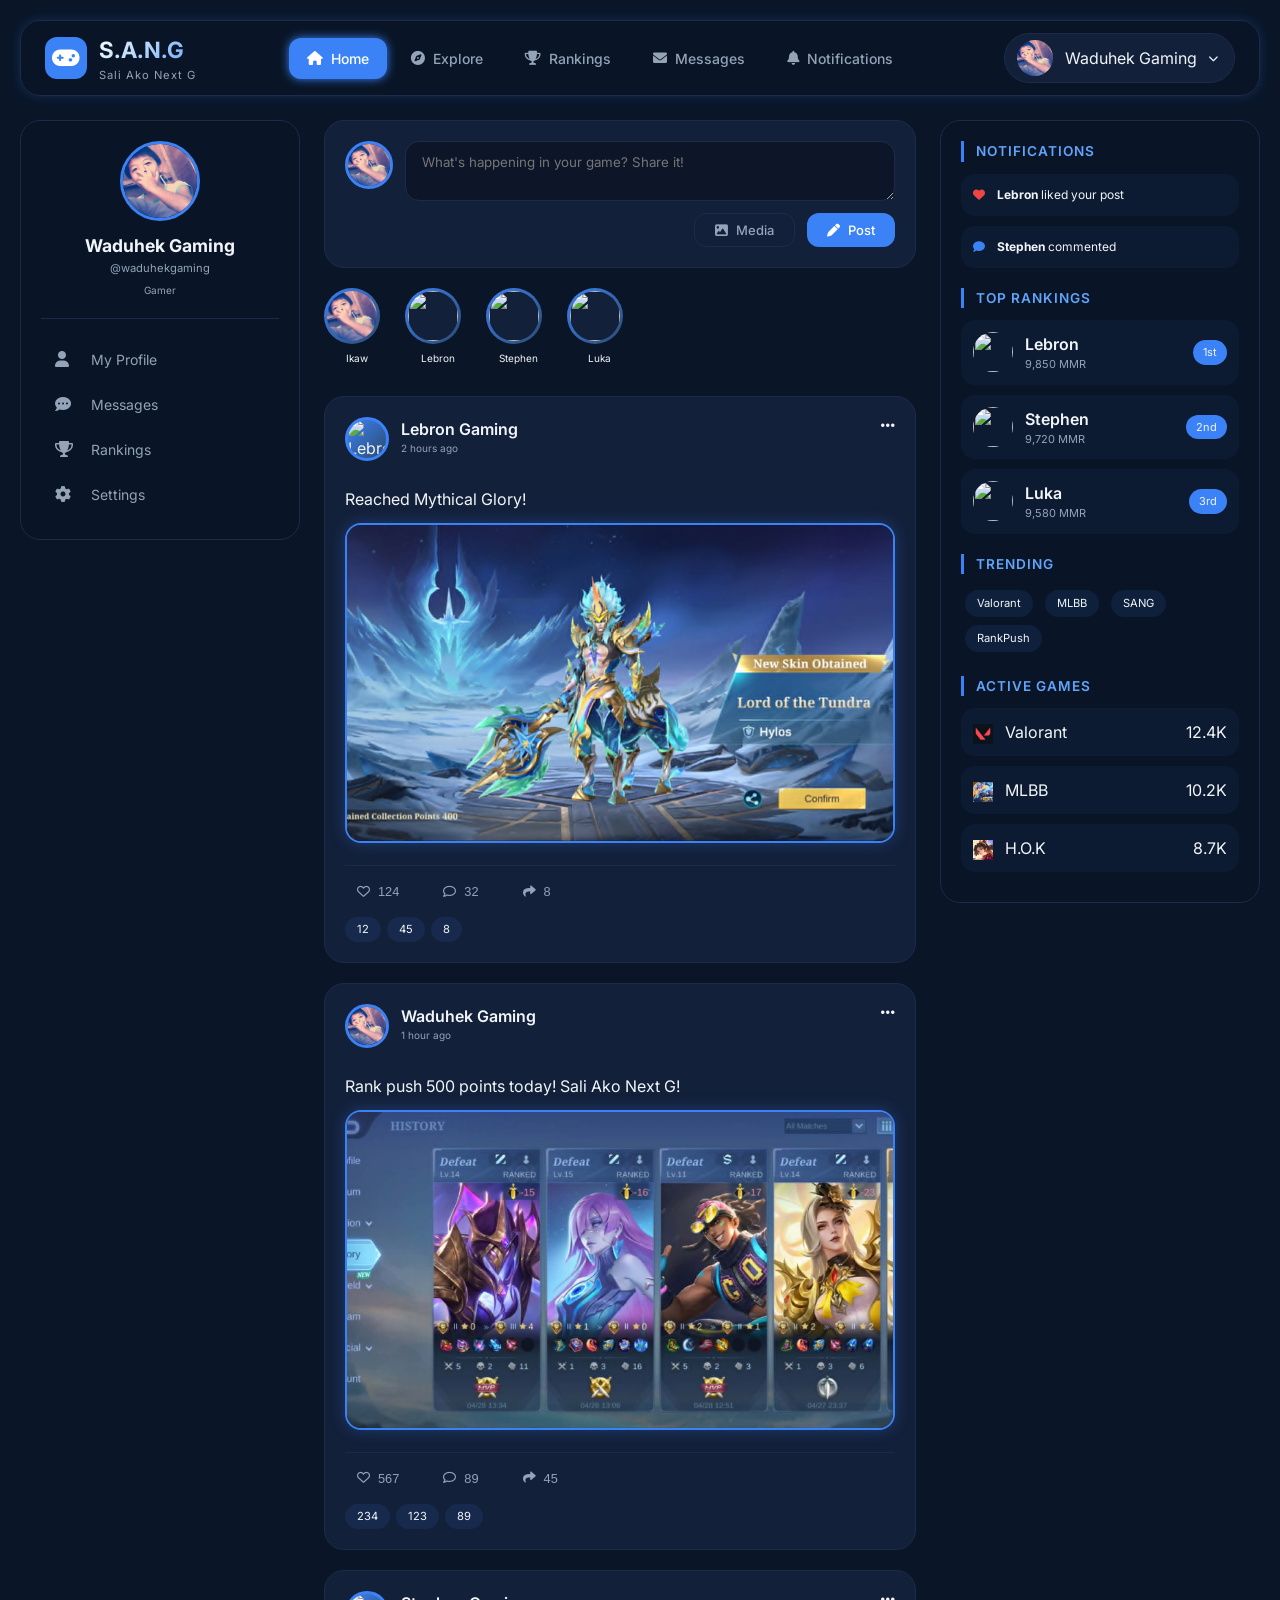
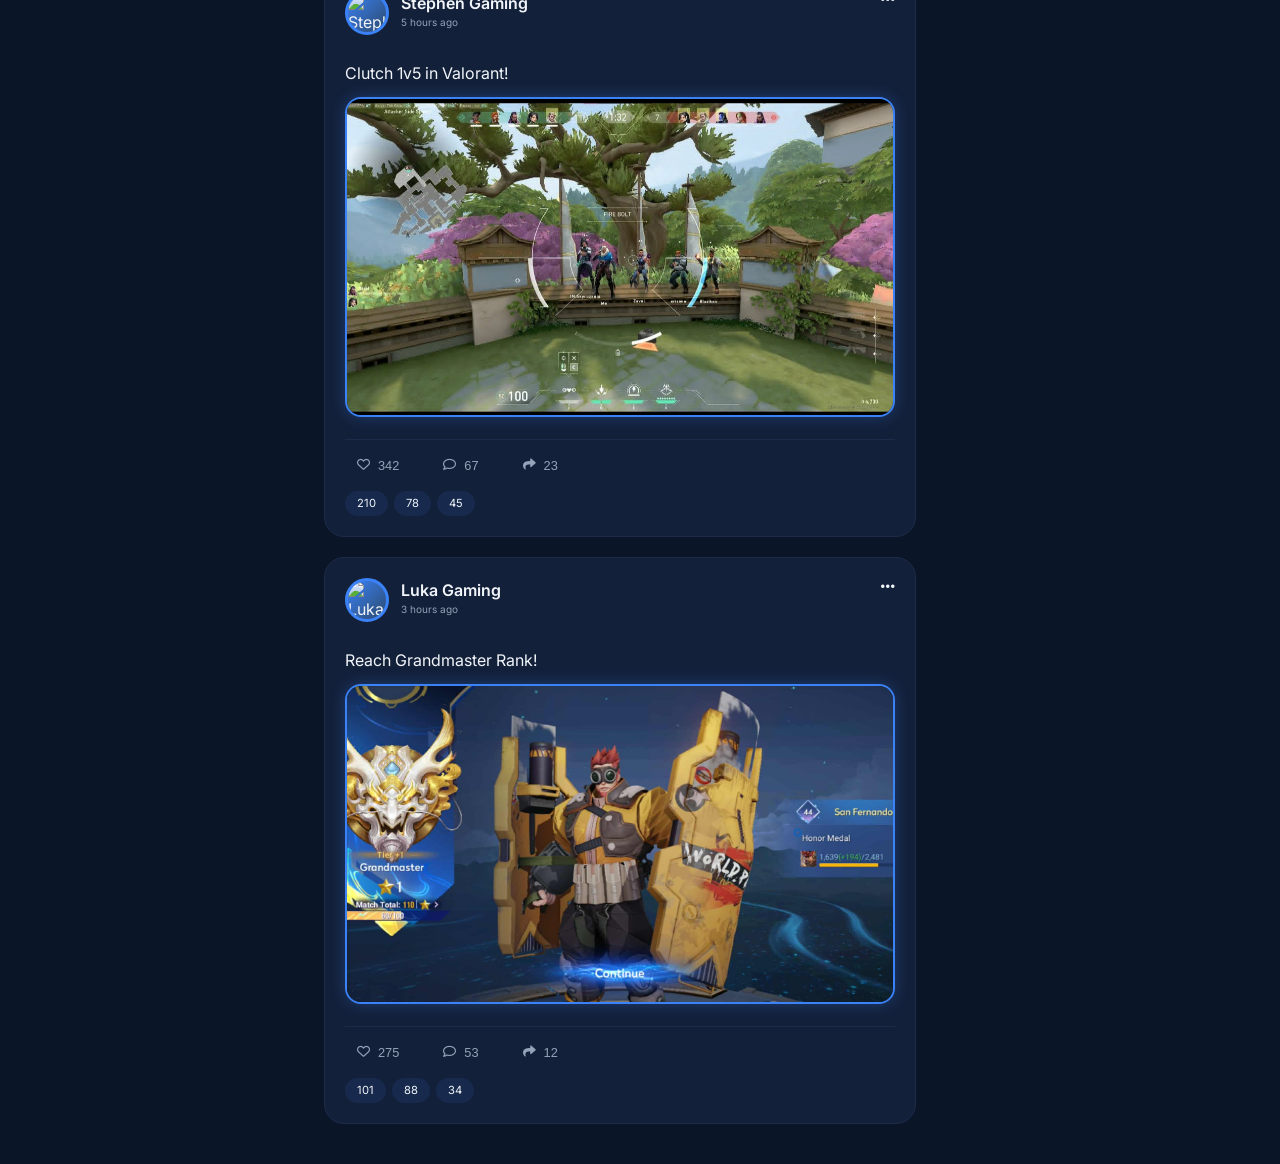
==== Game/index.html @ ce7fc203 "Add files via upload" ====
<!DOCTYPE html>
<html lang="tl">
<head>
    <meta charset="UTF-8">
    <meta name="viewport" content="width=device-width, initial-scale=1.0, user-scalable=yes">
    <title>S.A.N.G · Home Feed</title>
    <link rel="stylesheet" href="https://cdnjs.cloudflare.com/ajax/libs/font-awesome/6.0.0-beta3/css/all.min.css">
    <link href="https://fonts.googleapis.com/css2?family=Inter:opsz,wght@14..32,300;14..32,400;14..32,500;14..32,600;14..32,700&display=swap" rel="stylesheet">
    <link rel="stylesheet" href="style.css">
</head>
<body>

<div class="container">
    <div class="top-nav">
        <a href="index.html" class="logo">
            <div class="logo-icon"><i class="fas fa-gamepad"></i></div>
            <div><h1>S.A.N.G</h1><p>Sali Ako Next G</p></div>
        </a>
        <div class="nav-links">
            <a href="index.html" class="active"><i class="fas fa-home"></i><span>Home</span></a>
            <a href="explore.html"><i class="fas fa-compass"></i><span>Explore</span></a>
            <a href="rankings.html"><i class="fas fa-trophy"></i><span>Rankings</span></a>
            <a href="messages.html"><i class="fas fa-envelope"></i><span>Messages</span></a>
            <a href="notifications.html"><i class="fas fa-bell"></i><span>Notifications</span></a>
        </div>
        <a href="profile.html" class="user-menu">
            <div class="user-avatar-small"><img src="images/dennis.jpg" alt="Waduhek"></div>
            <span>Waduhek Gaming</span>
            <i class="fas fa-chevron-down" style="font-size: 10px;"></i>
        </a>
    </div>

    <div class="main-grid">
        <div class="left-panel">
            <a href="profile.html" class="profile-card">
                <div class="profile-avatar"><img src="images/dennis.jpg" alt="Waduhek"></div>
                <h3>Waduhek Gaming</h3>
                <p>@waduhekgaming</p>
                <p style="font-size: 10px; margin-top: 6px;">Gamer</p>
            </a>
            <a href="profile.html" class="menu-item"><i class="fas fa-user"></i> My Profile</a>
            <a href="messages.html" class="menu-item"><i class="fas fa-comment-dots"></i> Messages</a>
            <a href="rankings.html" class="menu-item"><i class="fas fa-trophy"></i> Rankings</a>
            <a href="settings.html" class="menu-item"><i class="fas fa-cog"></i> Settings</a>
        </div>

        <div class="feed-panel">
            <div class="card">
                <div style="display:flex; gap:12px;">
                    <div class="profile-avatar" style="width:48px; height:48px;"><img src="images/dennis.jpg" alt="Waduhek"></div>
                    <textarea rows="2" placeholder="What's happening in your game? Share it!" style="flex:1;"></textarea>
                </div>
                <div style="display:flex; gap:12px; justify-content:flex-end; margin-top:12px;">
                    <button class="btn btn-outline"><i class="fas fa-image"></i> Media</button>
                    <button class="btn btn-primary" onclick="alert('Post created!')"><i class="fas fa-pen"></i> Post</button>
                </div>
            </div>

            <div style="display:flex; gap:16px; overflow-x:auto; margin-bottom:24px; padding-bottom:4px;">
                <div style="text-align:center; min-width:65px;"><div style="width:56px;height:56px;background:linear-gradient(135deg,var(--accent),var(--primary-light));border-radius:50%;display:flex;align-items:center;justify-content:center;"><div style="width:50px;height:50px;background:var(--bg-card);border-radius:50%;display:flex;align-items:center;justify-content:center;overflow:hidden;"><img src="images/dennis.jpg" style="width:100%; height:100%; object-fit:cover;"></div></div><span style="font-size:10px;">Ikaw</span></div>
                <div style="text-align:center; min-width:65px;"><div style="width:56px;height:56px;background:linear-gradient(135deg,var(--accent),var(--primary-light));border-radius:50%;display:flex;align-items:center;justify-content:center;"><div style="width:50px;height:50px;background:var(--bg-card);border-radius:50%;display:flex;align-items:center;justify-content:center;overflow:hidden;"><img src="images/lebron.jpg" style="width:100%; height:100%; object-fit:cover;"></div></div><span style="font-size:10px;">Lebron</span></div>
                <div style="text-align:center; min-width:65px;"><div style="width:56px;height:56px;background:linear-gradient(135deg,var(--accent),var(--primary-light));border-radius:50%;display:flex;align-items:center;justify-content:center;"><div style="width:50px;height:50px;background:var(--bg-card);border-radius:50%;display:flex;align-items:center;justify-content:center;overflow:hidden;"><img src="images/stephen.jpg" style="width:100%; height:100%; object-fit:cover;"></div></div><span style="font-size:10px;">Stephen</span></div>
                <div style="text-align:center; min-width:65px;"><div style="width:56px;height:56px;background:linear-gradient(135deg,var(--accent),var(--primary-light));border-radius:50%;display:flex;align-items:center;justify-content:center;"><div style="width:50px;height:50px;background:var(--bg-card);border-radius:50%;display:flex;align-items:center;justify-content:center;overflow:hidden;"><img src="images/luka.jpg" style="width:100%; height:100%; object-fit:cover;"></div></div><span style="font-size:10px;">Luka</span></div>
            </div>

      
            <div class="card">
                <div style="display:flex; justify-content:space-between; margin-bottom:14px;">
                    <div style="display:flex; gap:12px;">
                        <div class="profile-avatar" style="width:44px; height:44px; border-radius:50%; overflow:hidden;">
                            <img src="images/lebron.jpg" alt="Lebron" style="width:100%; height:100%; object-fit:cover;">
                        </div>
                        <div>
                            <div style="font-weight:600;">Lebron Gaming</div>
                            <div style="font-size:10px; color:var(--text-secondary);">2 hours ago</div>
                        </div>
                    </div>
                    <i class="fas fa-ellipsis-h" style="cursor:pointer;"></i>
                </div>
                <div>
                    <p>Reached Mythical Glory!</p>
                    <div class="image-container">
                        <img src="images/post1.jpg" alt="Post image" class="post-image" onerror="this.style.display='none'; this.parentElement.style.background='linear-gradient(135deg, #fbbf24, #f59e0b)'; this.parentElement.innerHTML='<div style=\'text-align:center; padding:120px 20px;\'><i class=\'fas fa-trophy\' style=\'font-size:64px; color:white;\'></i><p style=\'color:white; font-size:24px; font-weight:bold; margin-top:16px;\'>MYTHICAL GLORY</p><p style=\'color:white; font-size:18px;\'>50/100</p></div>';">
                    </div>
                </div>
                <div class="post-actions">
                    <button class="action-btn" onclick="alert('You liked this post!')"><i class="far fa-heart"></i> 124</button>
                    <button class="action-btn" onclick="alert('Comment feature')"><i class="far fa-comment"></i> 32</button>
                    <button class="action-btn" onclick="alert('Shared!')"><i class="fas fa-share"></i> 8</button>
                </div>
                <div class="reaction-group"><span class="reaction" onclick="alert('Reacted!')">12</span><span class="reaction" onclick="alert('Reacted!')">45</span><span class="reaction" onclick="alert('Reacted!')">8</span></div>
            </div>

            
            <div class="card">
                <div style="display:flex; justify-content:space-between; margin-bottom:14px;">
                    <div style="display:flex; gap:12px;">
                        <div class="profile-avatar" style="width:44px; height:44px; border-radius:50%; overflow:hidden;">
                            <img src="images/dennis.jpg" alt="Waduhek" style="width:100%; height:100%; object-fit:cover;">
                        </div>
                        <div>
                            <div style="font-weight:600;">Waduhek Gaming</div>
                            <div style="font-size:10px; color:var(--text-secondary);">1 hour ago</div>
                        </div>
                    </div>
                    <i class="fas fa-ellipsis-h" style="cursor:pointer;"></i>
                </div>
                <div>
                    <p>Rank push 500 points today! Sali Ako Next G!</p>
                    <div class="image-container">
                        <img src="images/post2.jpg" alt="Post image" class="post-image" onerror="this.style.display='none'; this.parentElement.style.background='linear-gradient(135deg, #3b82f6, #1e3a5f)'; this.parentElement.innerHTML='<div style=\'text-align:center; padding:120px 20px;\'><i class=\'fas fa-chart-line\' style=\'font-size:64px; color:white;\'></i><p style=\'color:white; font-size:24px; font-weight:bold; margin-top:16px;\'>RANK PUSH</p><p style=\'color:white; font-size:18px;\'>+500 points</p></div>';">
                    </div>
                </div>
                <div class="post-actions">
                    <button class="action-btn" onclick="alert('You liked this post!')"><i class="far fa-heart"></i> 567</button>
                    <button class="action-btn" onclick="alert('Comment feature')"><i class="far fa-comment"></i> 89</button>
                    <button class="action-btn" onclick="alert('Shared!')"><i class="fas fa-share"></i> 45</button>
                </div>
                <div class="reaction-group"><span class="reaction" onclick="alert('Reacted!')">234</span><span class="reaction" onclick="alert('Reacted!')">123</span><span class="reaction" onclick="alert('Reacted!')">89</span></div>
            </div>

            <div class="card">
                <div style="display:flex; justify-content:space-between; margin-bottom:14px;">
                    <div style="display:flex; gap:12px;">
                        <div class="profile-avatar" style="width:44px; height:44px; border-radius:50%; overflow:hidden;">
                            <img src="images/stephen.jpg" alt="Stephen" style="width:100%; height:100%; object-fit:cover;">
                        </div>
                        <div>
                            <div style="font-weight:600;">Stephen Gaming</div>
                            <div style="font-size:10px; color:var(--text-secondary);">5 hours ago</div>
                        </div>
                    </div>
                    <i class="fas fa-ellipsis-h" style="cursor:pointer;"></i>
                </div>
                <div>
                    <p>Clutch 1v5 in Valorant!</p>
                    <div class="image-container">
                        <img src="images/post3.jpg" alt="Post image" class="post-image" onerror="this.style.display='none'; this.parentElement.style.background='linear-gradient(135deg, #ef4444, #7f1d1d)'; this.parentElement.innerHTML='<div style=\'text-align:center; padding:120px 20px;\'><i class=\'fas fa-crosshairs\' style=\'font-size:64px; color:white;\'></i><p style=\'color:white; font-size:24px; font-weight:bold; margin-top:16px;\'>ACE CLUTCH</p><p style=\'color:white; font-size:18px;\'>1v5</p></div>';">
                    </div>
                </div>
                <div class="post-actions">
                    <button class="action-btn" onclick="alert('You liked this post!')"><i class="far fa-heart"></i> 342</button>
                    <button class="action-btn" onclick="alert('Comment feature')"><i class="far fa-comment"></i> 67</button>
                    <button class="action-btn" onclick="alert('Shared!')"><i class="fas fa-share"></i> 23</button>
                </div>
                <div class="reaction-group"><span class="reaction" onclick="alert('Reacted!')">210</span><span class="reaction" onclick="alert('Reacted!')">78</span><span class="reaction" onclick="alert('Reacted!')">45</span></div>
            </div>

       
            <div class="card">
                <div style="display:flex; justify-content:space-between; margin-bottom:14px;">
                    <div style="display:flex; gap:12px;">
                        <div class="profile-avatar" style="width:44px; height:44px; border-radius:50%; overflow:hidden;">
                            <img src="images/luka.jpg" alt="Luka" style="width:100%; height:100%; object-fit:cover;">
                        </div>
                        <div>
                            <div style="font-weight:600;">Luka Gaming</div>
                            <div style="font-size:10px; color:var(--text-secondary);">3 hours ago</div>
                        </div>
                    </div>
                    <i class="fas fa-ellipsis-h" style="cursor:pointer;"></i>
                </div>
                <div>
                    <p>Reach Grandmaster Rank!</p>
                    <div class="image-container">
                        <img src="images/post4.jpg" alt="Post image" class="post-image" onerror="this.style.display='none'; this.parentElement.style.background='linear-gradient(135deg, #22c55e, #166534)'; this.parentElement.innerHTML='<div style=\'text-align:center; padding:120px 20px;\'><i class=\'fas fa-star\' style=\'font-size:64px; color:white;\'></i><p style=\'color:white; font-size:24px; font-weight:bold; margin-top:16px;\'>GRANDMASTER</p><p style=\'color:white; font-size:18px;\'>Rank Up!</p></div>';">
                    </div>
                </div>
                <div class="post-actions">
                    <button class="action-btn" onclick="alert('You liked this post!')"><i class="far fa-heart"></i> 275</button>
                    <button class="action-btn" onclick="alert('Comment feature')"><i class="far fa-comment"></i> 53</button>
                    <button class="action-btn" onclick="alert('Shared!')"><i class="fas fa-share"></i> 12</button>
                </div>
                <div class="reaction-group"><span class="reaction" onclick="alert('Reacted!')">101</span><span class="reaction" onclick="alert('Reacted!')">88</span><span class="reaction" onclick="alert('Reacted!')">34</span></div>
            </div>
        </div>

        <div class="right-panel">
            <div class="section-title">Notifications</div>
            <a href="notifications.html" class="notification-item"><i class="fas fa-heart" style="color: var(--danger);"></i><span><strong>Lebron</strong> liked your post</span></a>
            <a href="notifications.html" class="notification-item"><i class="fas fa-comment" style="color: var(--accent);"></i><span><strong>Stephen</strong> commented</span></a>

            <div class="section-title">Top Rankings</div>
            
            
            <a href="profile.html?user=lebron" class="rank-item" style="display:flex; align-items:center; gap:12px; text-decoration:none;">
                <div style="width:40px; height:40px; border-radius:50%; overflow:hidden;">
                    <img src="images/lebron.jpg" style="width:100%; height:100%; object-fit:cover;">
                </div>
                <div style="flex:1;">
                    <div style="font-weight:600;">Lebron</div>
                    <div style="font-size:11px; color:var(--text-secondary);">9,850 MMR</div>
                </div>
                <div style="background:var(--accent); padding:4px 10px; border-radius:20px; font-size:11px;">1st</div>
            </a>

            <a href="profile.html?user=stephen" class="rank-item" style="display:flex; align-items:center; gap:12px; text-decoration:none;">
                <div style="width:40px; height:40px; border-radius:50%; overflow:hidden;">
                    <img src="images/stephen.jpg" style="width:100%; height:100%; object-fit:cover;">
                </div>
                <div style="flex:1;">
                    <div style="font-weight:600;">Stephen</div>
                    <div style="font-size:11px; color:var(--text-secondary);">9,720 MMR</div>
                </div>
                <div style="background:var(--accent); padding:4px 10px; border-radius:20px; font-size:11px;">2nd</div>
            </a>

            
            <a href="profile.html?user=luka" class="rank-item" style="display:flex; align-items:center; gap:12px; text-decoration:none;">
                <div style="width:40px; height:40px; border-radius:50%; overflow:hidden;">
                    <img src="images/luka.jpg" style="width:100%; height:100%; object-fit:cover;">
                </div>
                <div style="flex:1;">
                    <div style="font-weight:600;">Luka</div>
                    <div style="font-size:11px; color:var(--text-secondary);">9,580 MMR</div>
                </div>
                <div style="background:var(--accent); padding:4px 10px; border-radius:20px; font-size:11px;">3rd</div>
            </a>

            <div class="section-title">Trending</div>
            <div>
                <span class="hashtag" onclick="location.href='explore.html'">Valorant</span>
                <span class="hashtag" onclick="location.href='explore.html'">MLBB</span>
                <span class="hashtag" onclick="location.href='explore.html'">SANG</span>
                <span class="hashtag" onclick="location.href='explore.html'">RankPush</span>
            </div>

            <div class="section-title">Active Games</div>
            <div class="rank-item"><span><img src="images/valorant-logo.jpg" style="width:20px; height:20px; margin-right:8px;"> Valorant</span><span>12.4K</span></div>
            <div class="rank-item"><span><img src="images/mlbb-logo.jpg" style="width:20px; height:20px; margin-right:8px;"> MLBB</span><span>10.2K</span></div>
            <div class="rank-item"><span><img src="images/hok-logo.jpg" style="width:20px; height:20px; margin-right:8px;"> H.O.K</span><span>8.7K</span></div>
        </div>
    </div>
</div>

</body>
</html>
---- Game/style.css ----
* {
    margin: 0;
    padding: 0;
    box-sizing: border-box;
}

:root {
    --bg-primary: #0a1628;
    --bg-secondary: #0f1a2f;
    --bg-card: #13203a;
    --bg-sidebar: rgba(10, 22, 40, 0.95);
    --primary: #1e3a5f;
    --primary-light: #2c4a6e;
    --primary-dark: #0f2a4a;
    --accent: #3b82f6;
    --accent-light: #60a5fa;
    --text-primary: #f1f5f9;
    --text-secondary: #94a3b8;
    --border: #1e2a4a;
    --success: #22c55e;
    --warning: #f59e0b;
    --danger: #ef4444;
    --card-radius: 20px;
    --glow: 0 0 12px rgba(59, 130, 246, 0.2);
}

body {
    font-family: 'Inter', sans-serif;
    background: var(--bg-primary);
    color: var(--text-primary);
    line-height: 1.5;
}

.container {
    max-width: 1500px;
    margin: 0 auto;
    padding: 20px;
}


.top-nav {
    background: var(--bg-sidebar);
    backdrop-filter: blur(12px);
    border-radius: var(--card-radius);
    padding: 12px 24px;
    margin-bottom: 24px;
    display: flex;
    justify-content: space-between;
    align-items: center;
    flex-wrap: wrap;
    gap: 16px;
    border: 1px solid var(--border);
    box-shadow: var(--glow);
    position: sticky;
    top: 20px;
    z-index: 100;
}

.logo {
    display: flex;
    align-items: center;
    gap: 12px;
    cursor: pointer;
    text-decoration: none;
}

.logo-icon {
    width: 42px;
    height: 42px;
    background: var(--accent);
    border-radius: 12px;
    display: flex;
    align-items: center;
    justify-content: center;
    font-size: 22px;
    color: white;
}

.logo h1 {
    font-size: 1.4rem;
    font-weight: 700;
    background: linear-gradient(135deg, white, var(--accent-light));
    -webkit-background-clip: text;
    background-clip: text;
    color: transparent;
}

.logo p {
    font-size: 0.7rem;
    color: var(--text-secondary);
    letter-spacing: 1px;
}

.nav-links {
    display: flex;
    gap: 6px;
    flex-wrap: wrap;
}

.nav-links a {
    color: var(--text-secondary);
    text-decoration: none;
    padding: 10px 18px;
    border-radius: 12px;
    transition: all 0.2s ease;
    display: flex;
    align-items: center;
    gap: 8px;
    font-weight: 500;
    font-size: 14px;
}

.nav-links a:hover, .nav-links a.active {
    background: var(--accent);
    color: white;
    box-shadow: 0 0 10px var(--accent);
}

.user-menu {
    display: flex;
    align-items: center;
    gap: 12px;
    background: var(--bg-card);
    padding: 6px 16px 6px 12px;
    border-radius: 40px;
    border: 1px solid var(--border);
    cursor: pointer;
    transition: all 0.2s;
    text-decoration: none;
    color: var(--text-primary);
}

.user-menu:hover {
    border-color: var(--accent);
    background: var(--primary-light);
}

.user-avatar-small {
    width: 36px;
    height: 36px;
    border-radius: 50%;
    overflow: hidden;
    background: var(--accent);
}

.user-avatar-small img {
    width: 100%;
    height: 100%;
    object-fit: cover;
}


.main-grid {
    display: grid;
    grid-template-columns: 280px 1fr 320px;
    gap: 24px;
}


.left-panel {
    background: var(--bg-sidebar);
    backdrop-filter: blur(12px);
    border-radius: var(--card-radius);
    padding: 20px;
    height: fit-content;
    position: sticky;
    top: 90px;
    border: 1px solid var(--border);
}

.profile-card {
    text-align: center;
    padding-bottom: 20px;
    border-bottom: 1px solid var(--border);
    margin-bottom: 20px;
    cursor: pointer;
    transition: all 0.2s;
    text-decoration: none;
    color: inherit;
    display: block;
}

.profile-card:hover {
    transform: translateY(-2px);
}

.profile-avatar {
    width: 80px;
    height: 80px;
    border-radius: 50%;
    display: flex;
    align-items: center;
    justify-content: center;
    margin: 0 auto 12px;
    border: 3px solid var(--accent);
    overflow: hidden;
    background: linear-gradient(135deg, var(--accent), var(--primary-light));
}

.profile-avatar img {
    width: 100%;
    height: 100%;
    object-fit: cover;
}

.profile-card h3 {
    font-size: 1.1rem;
}

.profile-card p {
    font-size: 0.7rem;
    color: var(--text-secondary);
}

.menu-item {
    display: flex;
    align-items: center;
    gap: 12px;
    padding: 10px 14px;
    margin: 4px 0;
    border-radius: 14px;
    color: var(--text-secondary);
    transition: all 0.2s;
    text-decoration: none;
    font-size: 14px;
}

.menu-item i {
    width: 24px;
    font-size: 1rem;
}

.menu-item:hover, .menu-item.active-menu {
    background: var(--accent);
    color: white;
    transform: translateX(5px);
}


.feed-panel {
    background: transparent;
}

.card {
    background: var(--bg-card);
    border-radius: var(--card-radius);
    padding: 20px;
    margin-bottom: 20px;
    border: 1px solid var(--border);
    transition: all 0.2s;
}

.card:hover {
    border-color: var(--accent);
    transform: translateY(-2px);
    box-shadow: var(--glow);
}

.section-title {
    font-weight: 600;
    margin: 20px 0 12px 0;
    font-size: 0.85rem;
    text-transform: uppercase;
    letter-spacing: 1px;
    border-left: 3px solid var(--accent);
    padding-left: 12px;
    color: var(--accent-light);
}

.section-title:first-of-type {
    margin-top: 0;
}

.btn {
    padding: 8px 20px;
    border-radius: 12px;
    border: none;
    font-weight: 500;
    transition: all 0.2s;
    font-family: inherit;
    display: inline-flex;
    align-items: center;
    gap: 8px;
    cursor: pointer;
    font-size: 13px;
}

.btn-primary {
    background: var(--accent);
    color: white;
}

.btn-primary:hover {
    transform: scale(1.02);
    box-shadow: 0 0 10px var(--accent);
}

.btn-outline {
    background: transparent;
    border: 1px solid var(--border);
    color: var(--text-secondary);
}

.btn-outline:hover {
    border-color: var(--accent);
    color: var(--accent-light);
}

.post-actions {
    display: flex;
    gap: 20px;
    margin-top: 16px;
    padding-top: 12px;
    border-top: 1px solid var(--border);
    flex-wrap: wrap;
}

.action-btn {
    display: flex;
    align-items: center;
    gap: 8px;
    background: none;
    border: none;
    color: var(--text-secondary);
    padding: 6px 12px;
    border-radius: 12px;
    transition: all 0.2s;
    font-size: 0.8rem;
    cursor: pointer;
}

.action-btn:hover {
    background: rgba(59, 130, 246, 0.15);
    color: var(--accent-light);
}

.reaction-group {
    display: flex;
    gap: 6px;
    margin-top: 12px;
    flex-wrap: wrap;
}

.reaction {
    background: rgba(59, 130, 246, 0.1);
    padding: 4px 12px;
    border-radius: 20px;
    font-size: 0.7rem;
    cursor: pointer;
    transition: all 0.2s;
}

.reaction:hover {
    background: var(--accent);
    color: white;
}

.rank-item, .chat-item {
    display: flex;
    justify-content: space-between;
    align-items: center;
    padding: 12px;
    background: rgba(59, 130, 246, 0.05);
    border-radius: 14px;
    margin-bottom: 10px;
    cursor: pointer;
    transition: all 0.2s;
    text-decoration: none;
    color: var(--text-primary);
}

.rank-item:hover, .chat-item:hover {
    background: rgba(59, 130, 246, 0.15);
    transform: translateX(3px);
}


.right-panel {
    background: var(--bg-sidebar);
    backdrop-filter: blur(12px);
    border-radius: var(--card-radius);
    padding: 20px;
    height: fit-content;
    position: sticky;
    top: 90px;
    border: 1px solid var(--border);
}

.notification-item {
    background: rgba(59, 130, 246, 0.05);
    padding: 12px;
    border-radius: 14px;
    margin-bottom: 10px;
    display: flex;
    align-items: center;
    gap: 12px;
    font-size: 0.75rem;
    cursor: pointer;
    transition: all 0.2s;
    text-decoration: none;
    color: var(--text-primary);
}

.notification-item:hover {
    background: rgba(59, 130, 246, 0.15);
    transform: translateX(3px);
}

.hashtag {
    display: inline-block;
    background: rgba(59, 130, 246, 0.1);
    padding: 5px 12px;
    border-radius: 20px;
    font-size: 0.7rem;
    margin: 4px;
    cursor: pointer;
    transition: all 0.2s;
}

.hashtag:hover {
    background: var(--accent);
    transform: scale(1.02);
}


input, textarea {
    background: rgba(0, 0, 0, 0.3);
    border: 1px solid var(--border);
    border-radius: 14px;
    padding: 12px 16px;
    color: white;
    font-family: inherit;
    width: 100%;
}

input:focus, textarea:focus {
    outline: none;
    border-color: var(--accent);
    box-shadow: 0 0 8px var(--accent);
}


.online-dot {
    width: 8px;
    height: 8px;
    background: var(--success);
    border-radius: 50%;
    display: inline-block;
    margin-right: 8px;
}

.offline-dot {
    width: 8px;
    height: 8px;
    background: var(--text-secondary);
    border-radius: 50%;
    display: inline-block;
    margin-right: 8px;
}


.chat-contact {
    cursor: pointer;
    transition: all 0.2s;
}

.chat-contact.active-chat {
    background: var(--accent);
    color: white;
}

.chat-contact.active-chat .online-dot,
.chat-contact.active-chat .offline-dot {
    background: white;
}

.chat-avatar {
    width: 40px;
    height: 40px;
    border-radius: 50%;
    overflow: hidden;
}

.chat-avatar img {
    width: 100%;
    height: 100%;
    object-fit: cover;
}


.profiles-grid {
    display: grid;
    grid-template-columns: repeat(auto-fit, minmax(300px, 1fr));
    gap: 24px;
    margin-top: 20px;
}

.profile-card-gamer {
    background: var(--bg-card);
    border-radius: var(--card-radius);
    padding: 24px;
    text-align: center;
    border: 1px solid var(--border);
    transition: all 0.3s ease;
    cursor: pointer;
}

.profile-card-gamer:hover {
    border-color: var(--accent);
    transform: translateY(-5px);
    box-shadow: var(--glow);
}

.gamer-avatar {
    width: 100px;
    height: 100px;
    border-radius: 50%;
    overflow: hidden;
    margin: 0 auto 16px;
    border: 3px solid var(--accent);
}

.gamer-avatar img {
    width: 100%;
    height: 100%;
    object-fit: cover;
}

.gamer-name {
    font-size: 1.3rem;
    font-weight: 700;
    margin-bottom: 4px;
}

.gamer-tag {
    color: var(--text-secondary);
    font-size: 0.75rem;
    margin-bottom: 16px;
}

.gamer-stats {
    display: flex;
    justify-content: space-around;
    margin: 16px 0;
    padding: 12px 0;
    border-top: 1px solid var(--border);
    border-bottom: 1px solid var(--border);
}

.gamer-stats div {
    text-align: center;
}

.gamer-stats strong {
    font-size: 1.1rem;
    display: block;
}

.gamer-badges {
    display: flex;
    gap: 8px;
    justify-content: center;
    flex-wrap: wrap;
    margin-bottom: 16px;
}

.badge {
    background: rgba(59, 130, 246, 0.15);
    padding: 4px 12px;
    border-radius: 20px;
    font-size: 0.7rem;
}

.profile-details {
    margin-top: 16px;
    padding-top: 16px;
    border-top: 1px solid var(--border);
    text-align: left;
    font-size: 0.85rem;
}

.profile-details p {
    margin: 8px 0;
}


.image-container {
    margin: 12px 0;
}

.post-image {
    width: 100%;
    height: 320px;
    object-fit: cover;
    border-radius: 16px;
    border: 2px solid var(--accent);
    box-shadow: 0 0 15px rgba(59, 130, 246, 0.3);
    background: linear-gradient(135deg, #1e3a5f, #0f2a4a);
}

/* Optional: kung gusto mo ng overlay text kapag walang image */
.post-image[src="images/post1.jpg"]:not([src*=".jpg"]),
.post-image:not([src]) {
    display: flex;
    align-items: center;
    justify-content: center;
    color: white;
    font-size: 24px;
    font-weight: bold;
}


@media (max-width: 1100px) {
    .main-grid {
        grid-template-columns: 240px 1fr 280px;
        gap: 16px;
    }
}

@media (max-width: 900px) {
    .main-grid {
        grid-template-columns: 1fr;
    }
    .left-panel, .right-panel {
        display: none;
    }
    .top-nav {
        flex-direction: column;
        border-radius: var(--card-radius);
    }
    .nav-links {
        justify-content: center;
    }
}

@media (max-width: 600px) {
    .nav-links a span {
        display: none;
    }
    .nav-links a i {
        font-size: 1.2rem;
    }
    .user-menu span {
        display: none;
    }
}

@media (max-width: 768px) {
    .post-image {
        height: 220px;
    }
}

::-webkit-scrollbar {
    width: 5px;
}

::-webkit-scrollbar-track {
    background: var(--border);
    border-radius: 10px;
}

::-webkit-scrollbar-thumb {
    background: var(--accent);
    border-radius: 10px;
}


.rank-item img {
    vertical-align: middle;
}
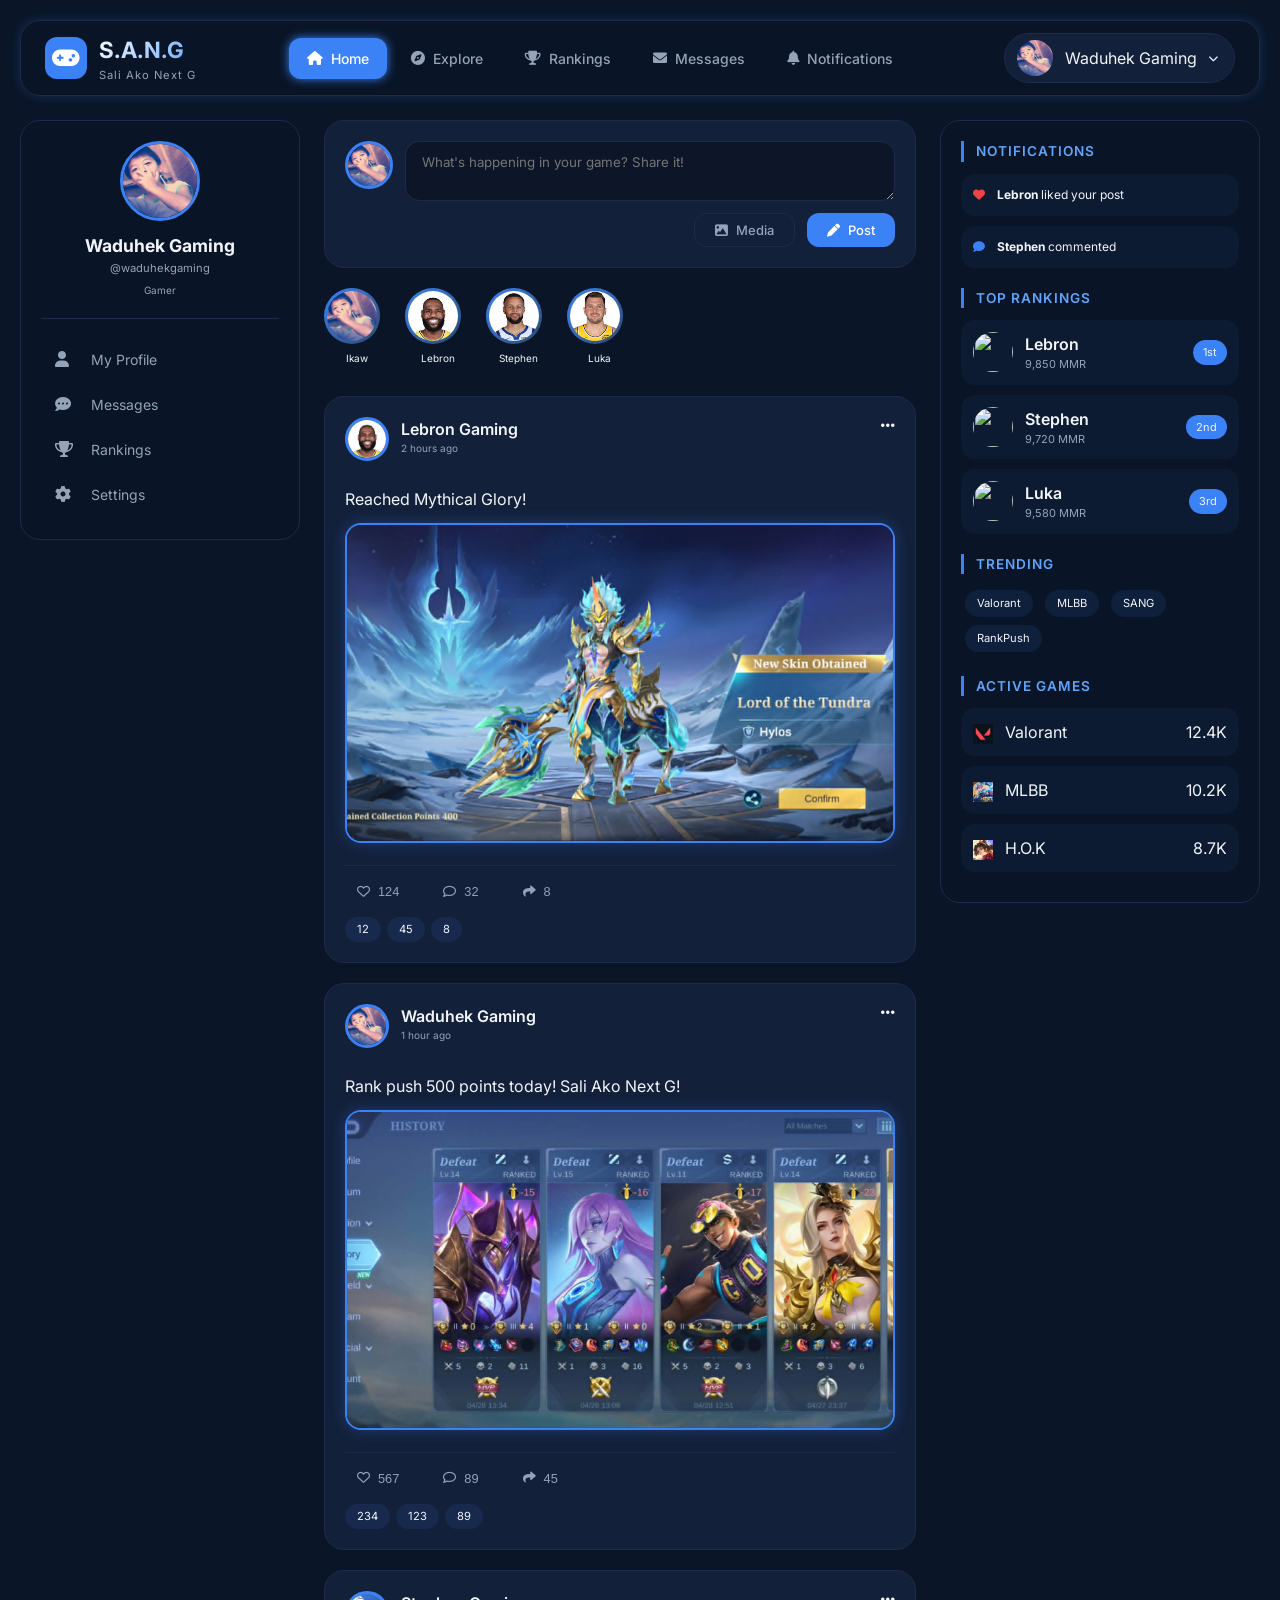
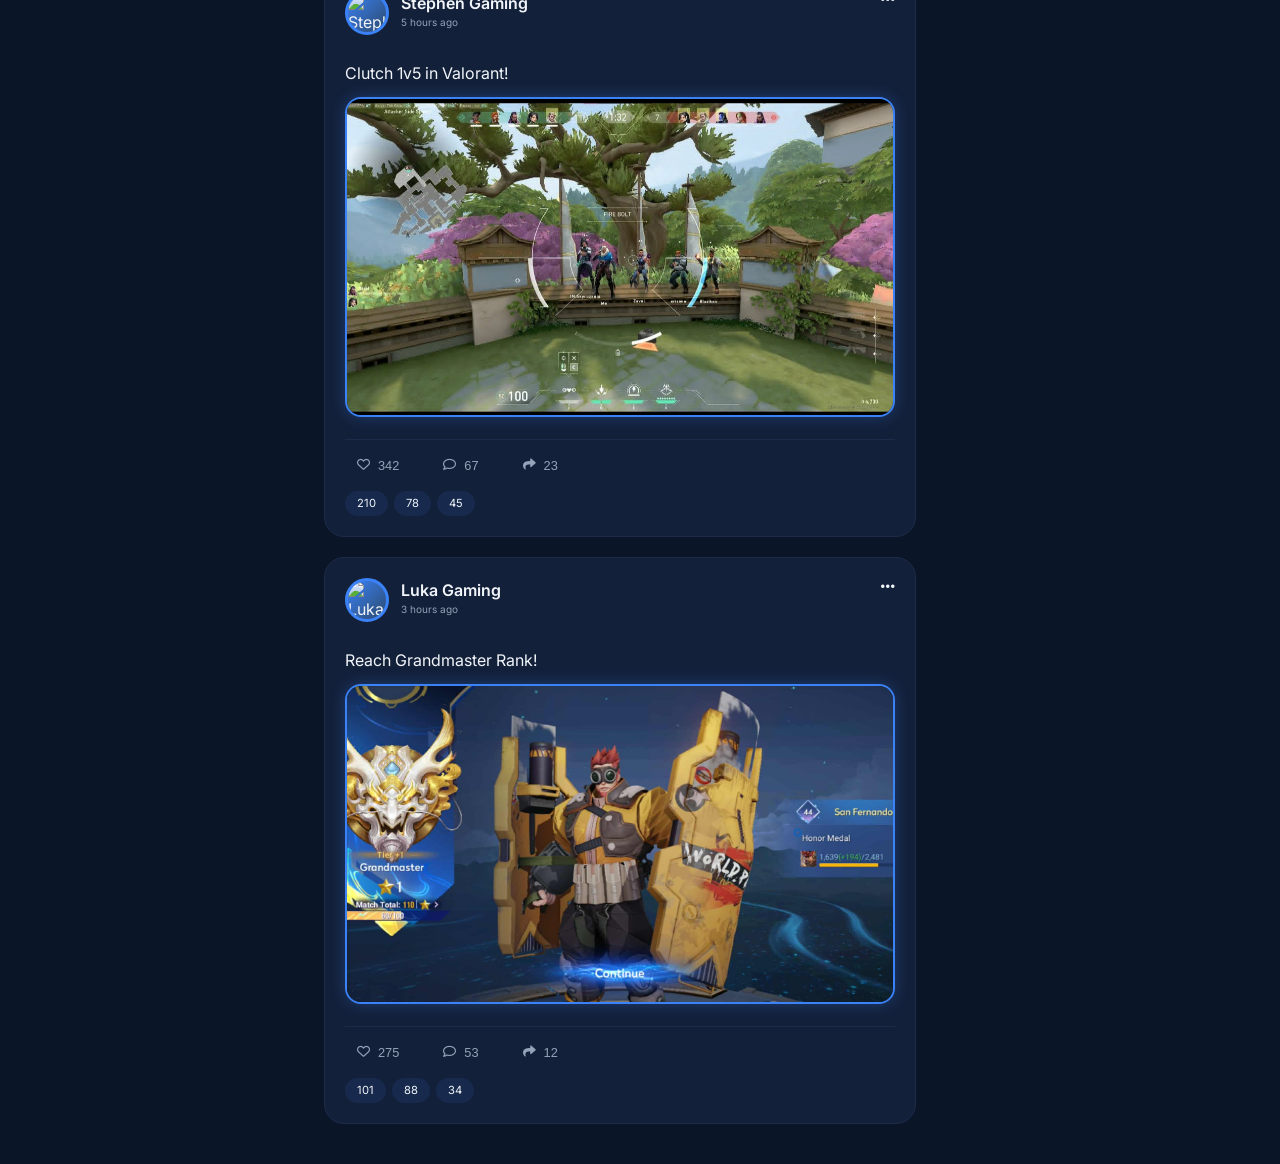
==== commit 77a7b3a3: "update" ====
--- a/Game/index.html
+++ b/Game/index.html
@@ -58,9 +58,9 @@
 
             <div style="display:flex; gap:16px; overflow-x:auto; margin-bottom:24px; padding-bottom:4px;">
                 <div style="text-align:center; min-width:65px;"><div style="width:56px;height:56px;background:linear-gradient(135deg,var(--accent),var(--primary-light));border-radius:50%;display:flex;align-items:center;justify-content:center;"><div style="width:50px;height:50px;background:var(--bg-card);border-radius:50%;display:flex;align-items:center;justify-content:center;overflow:hidden;"><img src="images/dennis.jpg" style="width:100%; height:100%; object-fit:cover;"></div></div><span style="font-size:10px;">Ikaw</span></div>
-                <div style="text-align:center; min-width:65px;"><div style="width:56px;height:56px;background:linear-gradient(135deg,var(--accent),var(--primary-light));border-radius:50%;display:flex;align-items:center;justify-content:center;"><div style="width:50px;height:50px;background:var(--bg-card);border-radius:50%;display:flex;align-items:center;justify-content:center;overflow:hidden;"><img src="images/lebron.jpg" style="width:100%; height:100%; object-fit:cover;"></div></div><span style="font-size:10px;">Lebron</span></div>
-                <div style="text-align:center; min-width:65px;"><div style="width:56px;height:56px;background:linear-gradient(135deg,var(--accent),var(--primary-light));border-radius:50%;display:flex;align-items:center;justify-content:center;"><div style="width:50px;height:50px;background:var(--bg-card);border-radius:50%;display:flex;align-items:center;justify-content:center;overflow:hidden;"><img src="images/stephen.jpg" style="width:100%; height:100%; object-fit:cover;"></div></div><span style="font-size:10px;">Stephen</span></div>
-                <div style="text-align:center; min-width:65px;"><div style="width:56px;height:56px;background:linear-gradient(135deg,var(--accent),var(--primary-light));border-radius:50%;display:flex;align-items:center;justify-content:center;"><div style="width:50px;height:50px;background:var(--bg-card);border-radius:50%;display:flex;align-items:center;justify-content:center;overflow:hidden;"><img src="images/luka.jpg" style="width:100%; height:100%; object-fit:cover;"></div></div><span style="font-size:10px;">Luka</span></div>
+                <div style="text-align:center; min-width:65px;"><div style="width:56px;height:56px;background:linear-gradient(135deg,var(--accent),var(--primary-light));border-radius:50%;display:flex;align-items:center;justify-content:center;"><div style="width:50px;height:50px;background:var(--bg-card);border-radius:50%;display:flex;align-items:center;justify-content:center;overflow:hidden;"><img src="images/Lebron.jpg" style="width:100%; height:100%; object-fit:cover;"></div></div><span style="font-size:10px;">Lebron</span></div>
+                <div style="text-align:center; min-width:65px;"><div style="width:56px;height:56px;background:linear-gradient(135deg,var(--accent),var(--primary-light));border-radius:50%;display:flex;align-items:center;justify-content:center;"><div style="width:50px;height:50px;background:var(--bg-card);border-radius:50%;display:flex;align-items:center;justify-content:center;overflow:hidden;"><img src="images/Stephen.jpg" style="width:100%; height:100%; object-fit:cover;"></div></div><span style="font-size:10px;">Stephen</span></div>
+                <div style="text-align:center; min-width:65px;"><div style="width:56px;height:56px;background:linear-gradient(135deg,var(--accent),var(--primary-light));border-radius:50%;display:flex;align-items:center;justify-content:center;"><div style="width:50px;height:50px;background:var(--bg-card);border-radius:50%;display:flex;align-items:center;justify-content:center;overflow:hidden;"><img src="images/Luka.jpg" style="width:100%; height:100%; object-fit:cover;"></div></div><span style="font-size:10px;">Luka</span></div>
             </div>
 
       
@@ -68,7 +68,7 @@
                 <div style="display:flex; justify-content:space-between; margin-bottom:14px;">
                     <div style="display:flex; gap:12px;">
                         <div class="profile-avatar" style="width:44px; height:44px; border-radius:50%; overflow:hidden;">
-                            <img src="images/lebron.jpg" alt="Lebron" style="width:100%; height:100%; object-fit:cover;">
+                            <img src="images/Lebron.jpg" alt="Lebron" style="width:100%; height:100%; object-fit:cover;">
                         </div>
                         <div>
                             <div style="font-weight:600;">Lebron Gaming</div>
